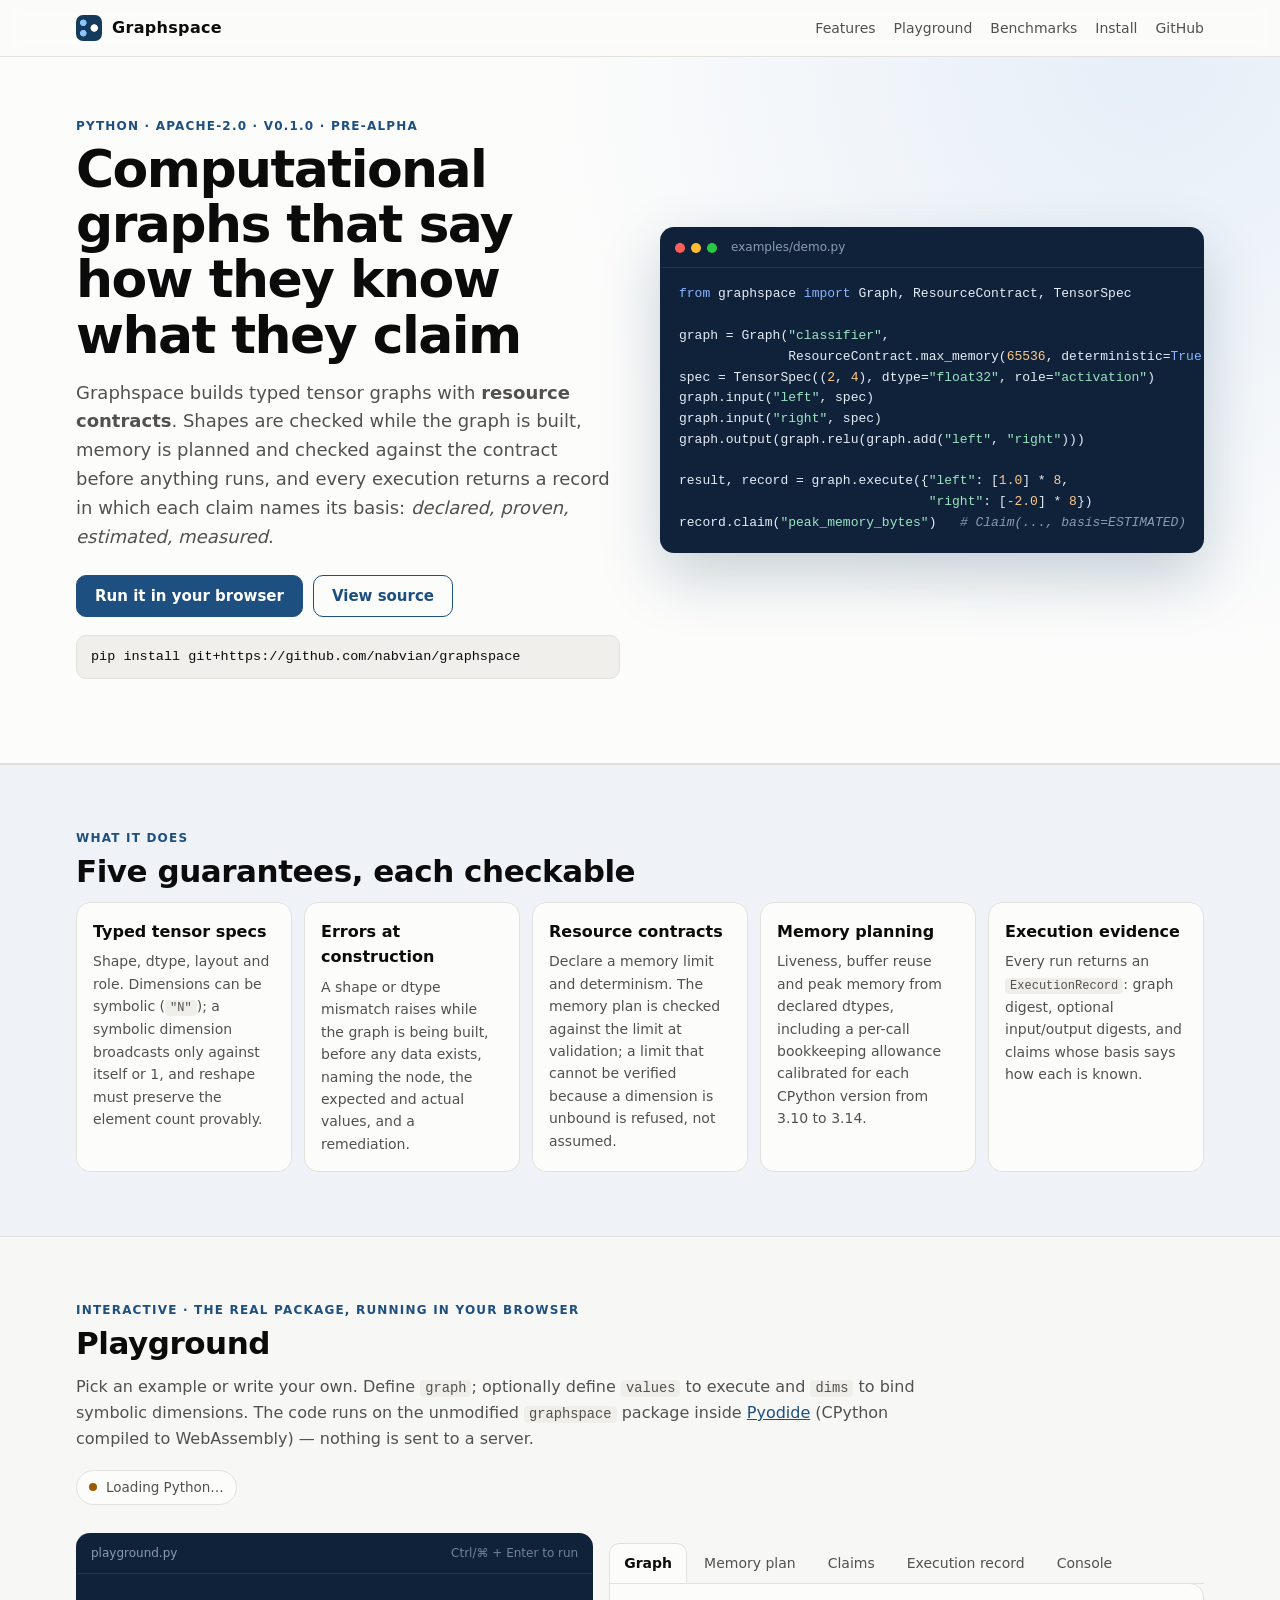
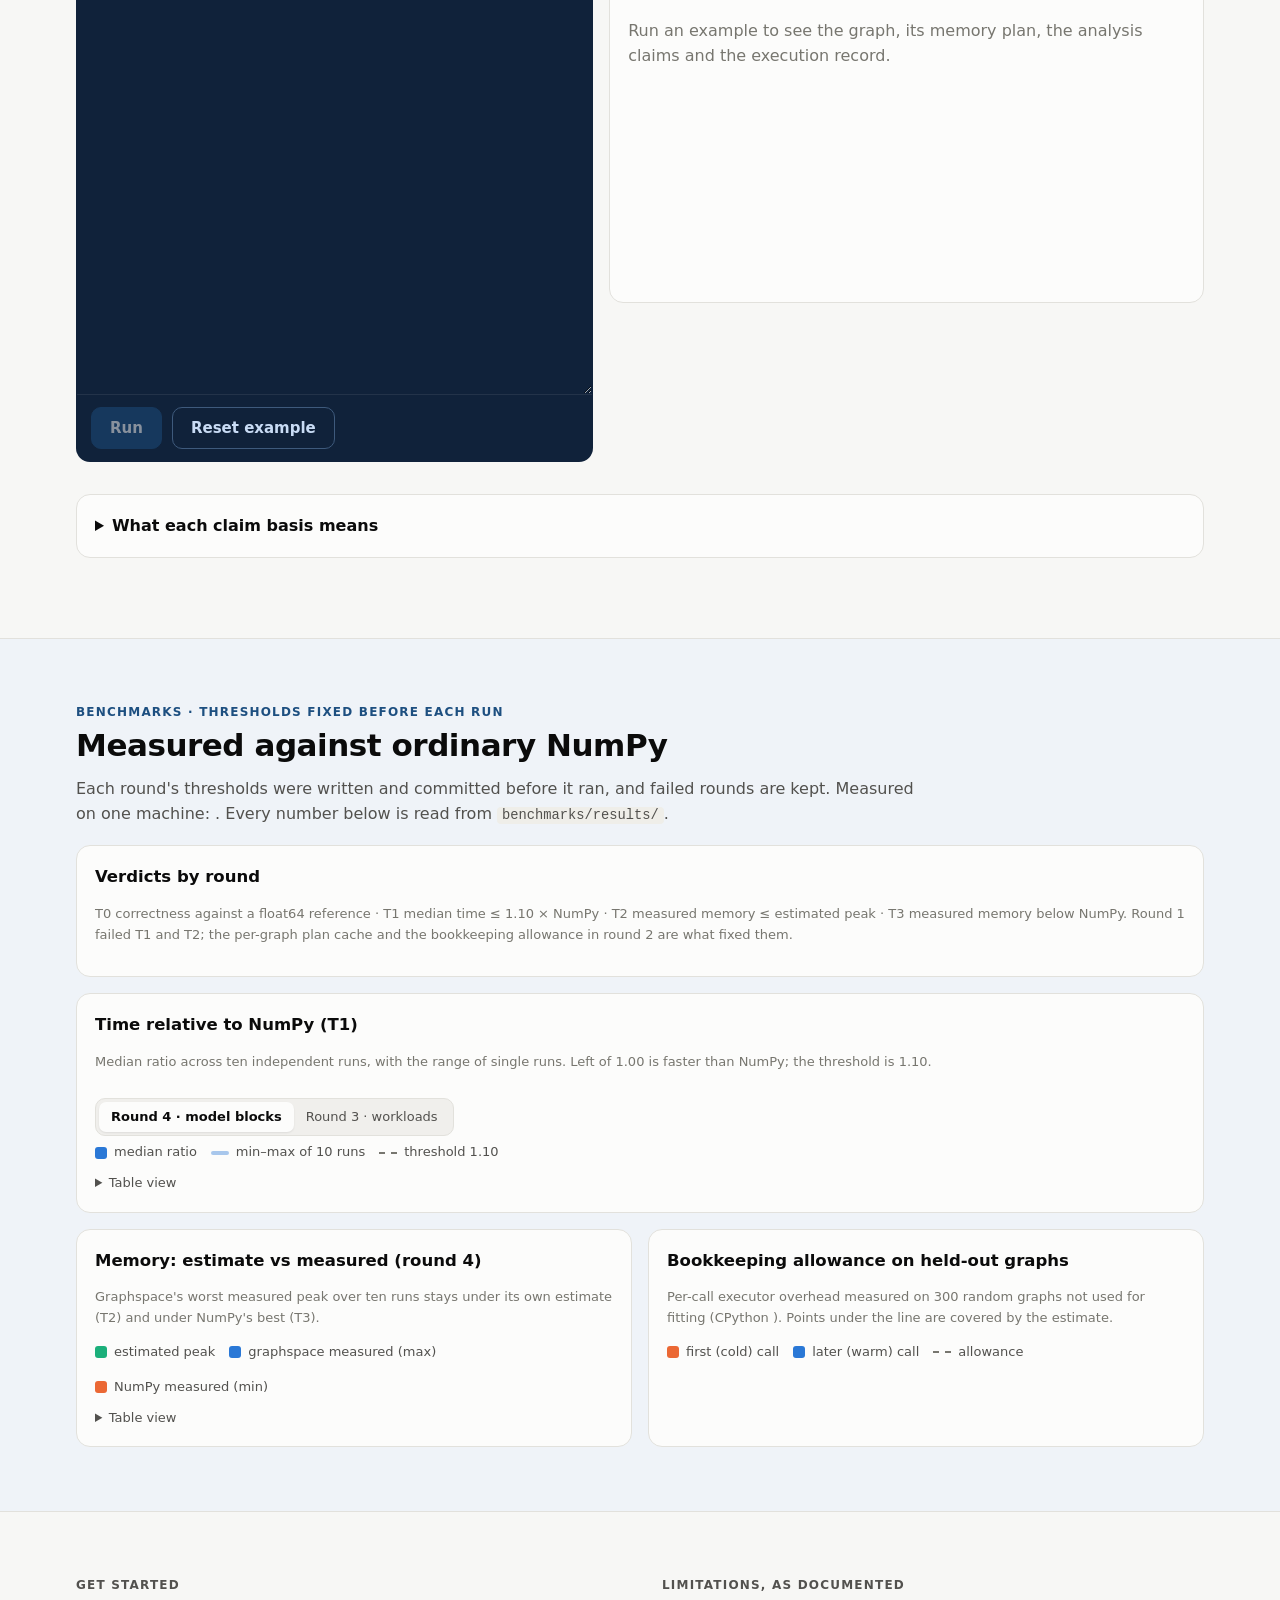
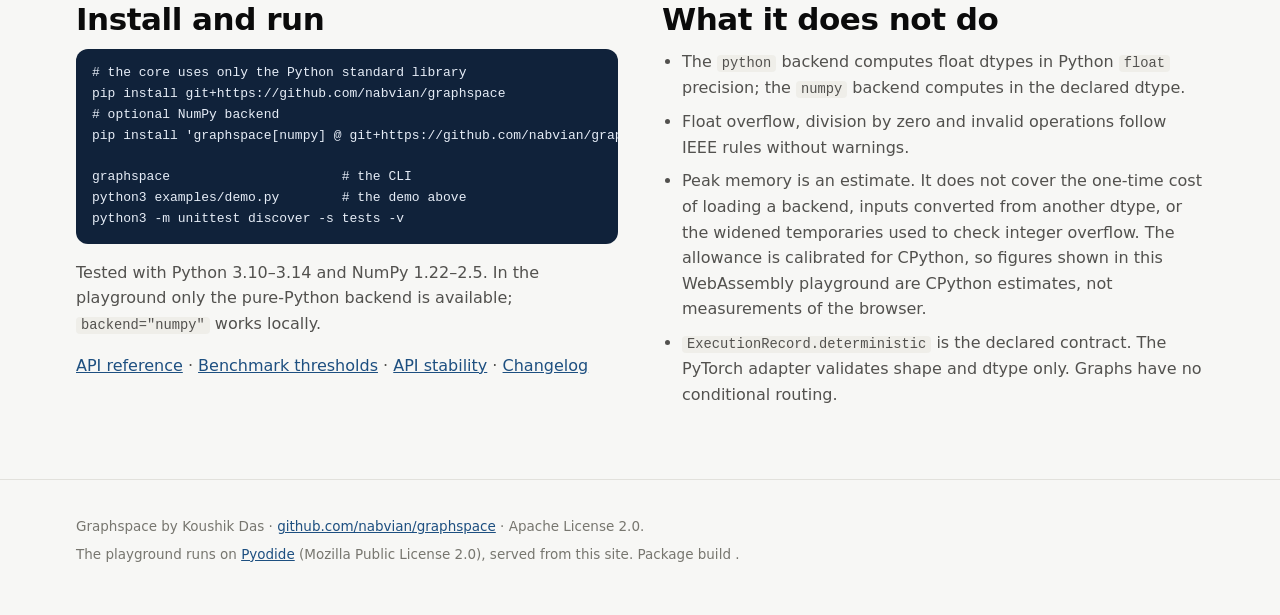
==== site/static/index.html @ 02108de0 "Add a project site with an in-browser playground on GitHub Pages site/ builds a static site: a playg" ====
<!doctype html>
<html lang="en">
<head>
<meta charset="utf-8">
<meta name="viewport" content="width=device-width, initial-scale=1">
<title>Graphspace — typed computational graphs with execution evidence</title>
<meta name="description" content="Typed computational graphs with resource contracts, memory planning, structured failures and execution evidence. Run the real package in your browser.">
<meta property="og:title" content="Graphspace — typed computational graphs with execution evidence">
<meta property="og:description" content="Shapes checked at construction, memory contracts checked before execution, and an execution record that says how each claim is known. Try it in your browser.">
<link rel="icon" href="data:image/svg+xml,%3Csvg xmlns='http://www.w3.org/2000/svg' viewBox='0 0 32 32'%3E%3Crect width='32' height='32' rx='8' fill='%23143a5c'/%3E%3Ccircle cx='9' cy='10' r='3.2' fill='%2389c4ff'/%3E%3Ccircle cx='9' cy='22' r='3.2' fill='%2389c4ff'/%3E%3Ccircle cx='23' cy='16' r='3.6' fill='white'/%3E%3Cpath d='M11.5 11.5 20 15M11.5 20.5 20 17' stroke='white' stroke-width='1.6'/%3E%3C/svg%3E">
<link rel="stylesheet" href="style.css">
</head>
<body>
<a class="skip" href="#main">Skip to content</a>
<header class="topbar">
  <div class="wrap topbar-inner">
    <a class="brand" href="#top"><i aria-hidden="true"></i>Graphspace</a>
    <nav aria-label="Sections">
      <a href="#features">Features</a>
      <a href="#playground">Playground</a>
      <a href="#benchmarks">Benchmarks</a>
      <a href="#install">Install</a>
      <a href="https://github.com/nabvian/graphspace">GitHub</a>
    </nav>
  </div>
</header>

<main id="main">
<section class="hero" id="top">
  <div class="wrap hero-grid">
    <div>
      <p class="eyebrow">Python · Apache-2.0 · v<span data-version>0.1.0</span> · pre-alpha</p>
      <h1>Computational graphs that say how they know what they claim</h1>
      <p class="lede">Graphspace builds typed tensor graphs with <strong>resource contracts</strong>. Shapes are checked while the graph is built, memory is planned and checked against the contract before anything runs, and every execution returns a record in which each claim names its basis: <em>declared, proven, estimated, measured</em>.</p>
      <div class="hero-actions">
        <a class="button" href="#playground">Run it in your browser</a>
        <a class="button ghost" href="https://github.com/nabvian/graphspace">View source</a>
      </div>
      <pre class="install-line"><code>pip install git+https://github.com/nabvian/graphspace</code></pre>
    </div>
    <div class="hero-code card">
      <div class="code-head"><span class="dot r"></span><span class="dot y"></span><span class="dot g"></span><span>examples/demo.py</span></div>
<pre><code><span class="k">from</span> graphspace <span class="k">import</span> Graph, ResourceContract, TensorSpec

graph = Graph(<span class="s">"classifier"</span>,
              ResourceContract.max_memory(<span class="n">65536</span>, deterministic=<span class="k">True</span>))
spec = TensorSpec((<span class="n">2</span>, <span class="n">4</span>), dtype=<span class="s">"float32"</span>, role=<span class="s">"activation"</span>)
graph.input(<span class="s">"left"</span>, spec)
graph.input(<span class="s">"right"</span>, spec)
graph.output(graph.relu(graph.add(<span class="s">"left"</span>, <span class="s">"right"</span>)))

result, record = graph.execute({<span class="s">"left"</span>: [<span class="n">1.0</span>] * <span class="n">8</span>,
                                <span class="s">"right"</span>: [<span class="n">-2.0</span>] * <span class="n">8</span>})
record.claim(<span class="s">"peak_memory_bytes"</span>)   <span class="c"># Claim(..., basis=ESTIMATED)</span></code></pre>
    </div>
  </div>
  <div class="wrap stats" id="stats"></div>
</section>

<section id="features" class="band">
  <div class="wrap">
    <p class="eyebrow">What it does</p>
    <h2>Five guarantees, each checkable</h2>
    <div class="features">
      <article class="feature"><b>Typed tensor specs</b><p>Shape, dtype, layout and role. Dimensions can be symbolic (<code>"N"</code>); a symbolic dimension broadcasts only against itself or 1, and reshape must preserve the element count provably.</p></article>
      <article class="feature"><b>Errors at construction</b><p>A shape or dtype mismatch raises while the graph is being built, before any data exists, naming the node, the expected and actual values, and a remediation.</p></article>
      <article class="feature"><b>Resource contracts</b><p>Declare a memory limit and determinism. The memory plan is checked against the limit at validation; a limit that cannot be verified because a dimension is unbound is refused, not assumed.</p></article>
      <article class="feature"><b>Memory planning</b><p>Liveness, buffer reuse and peak memory from declared dtypes, including a per-call bookkeeping allowance calibrated for each CPython version from 3.10 to 3.14.</p></article>
      <article class="feature"><b>Execution evidence</b><p>Every run returns an <code>ExecutionRecord</code>: graph digest, optional input/output digests, and claims whose basis says how each is known.</p></article>
    </div>
  </div>
</section>

<section id="playground">
  <div class="wrap">
    <p class="eyebrow">Interactive · the real package, running in your browser</p>
    <h2>Playground</h2>
    <p class="section-copy">Pick an example or write your own. Define <code>graph</code>; optionally define <code>values</code> to execute and <code>dims</code> to bind symbolic dimensions. The code runs on the unmodified <code>graphspace</code> package inside <a href="https://pyodide.org">Pyodide</a> (CPython compiled to WebAssembly) — nothing is sent to a server.</p>
    <div class="runtime" id="runtime" role="status" aria-live="polite"><span class="dot"></span><span id="runtime-text">Loading Python…</span></div>
    <div class="examples" id="examples" role="tablist" aria-label="Examples"></div>
    <div class="play">
      <div class="editor card">
        <div class="editor-head"><span id="editor-title">playground.py</span><span class="kbd">Ctrl/⌘ + Enter to run</span></div>
        <textarea id="code" spellcheck="false" autocapitalize="off" autocomplete="off" aria-label="Python code"></textarea>
        <div class="editor-actions">
          <button type="button" class="button" id="run" disabled>Run</button>
          <button type="button" class="button ghost" id="reset">Reset example</button>
        </div>
      </div>
      <div class="output">
        <ol class="pipeline" id="pipeline" aria-label="Stages"></ol>
        <div id="failure"></div>
        <div class="tabs" role="tablist" aria-label="Output">
          <button type="button" role="tab" aria-selected="true" data-tab="graph">Graph</button>
          <button type="button" role="tab" aria-selected="false" data-tab="memory">Memory plan</button>
          <button type="button" role="tab" aria-selected="false" data-tab="claims">Claims</button>
          <button type="button" role="tab" aria-selected="false" data-tab="record">Execution record</button>
          <button type="button" role="tab" aria-selected="false" data-tab="console">Console</button>
        </div>
        <div class="card panel" id="panel" aria-live="polite"><p class="muted">Run an example to see the graph, its memory plan, the analysis claims and the execution record.</p></div>
      </div>
    </div>
    <details class="basis-legend card">
      <summary>What each claim basis means</summary>
      <div id="basis-table"></div>
    </details>
  </div>
</section>

<section id="benchmarks" class="band">
  <div class="wrap">
    <p class="eyebrow">Benchmarks · thresholds fixed before each run</p>
    <h2>Measured against ordinary NumPy</h2>
    <p class="section-copy">Each round's thresholds were written and committed before it ran, and failed rounds are kept. Measured on one machine: <span id="env-line"></span>. Every number below is read from <code>benchmarks/results/</code>.</p>
    <div class="card">
      <h3>Verdicts by round</h3>
      <div id="rounds-table"></div>
      <p class="muted small">T0 correctness against a float64 reference · T1 median time ≤ 1.10 × NumPy · T2 measured memory ≤ estimated peak · T3 measured memory below NumPy. Round 1 failed T1 and T2; the per-graph plan cache and the bookkeeping allowance in round 2 are what fixed them.</p>
    </div>
    <div class="card">
      <div class="card-head">
        <div><h3>Time relative to NumPy (T1)</h3><p class="muted small">Median ratio across ten independent runs, with the range of single runs. Left of 1.00 is faster than NumPy; the threshold is 1.10.</p></div>
        <div class="seg" id="seg-round" role="tablist" aria-label="Round"><button type="button" role="tab" aria-selected="true" data-round="round4">Round 4 · model blocks</button><button type="button" role="tab" aria-selected="false" data-round="round3">Round 3 · workloads</button></div>
      </div>
      <div class="legend" aria-hidden="true"><span><i class="sw s1"></i>median ratio</span><span><i class="sw range"></i>min–max of 10 runs</span><span><i class="sw dash"></i>threshold 1.10</span></div>
      <div id="chart-ratio" class="chart"></div>
      <details class="table-view"><summary>Table view</summary><div id="table-ratio"></div></details>
    </div>
    <div class="grid2">
      <div class="card">
        <h3>Memory: estimate vs measured (round 4)</h3>
        <p class="muted small">Graphspace's worst measured peak over ten runs stays under its own estimate (T2) and under NumPy's best (T3).</p>
        <div class="legend" aria-hidden="true"><span><i class="sw s3"></i>estimated peak</span><span><i class="sw s1"></i>graphspace measured (max)</span><span><i class="sw s2"></i>NumPy measured (min)</span></div>
        <div id="chart-memory" class="chart"></div>
        <details class="table-view"><summary>Table view</summary><div id="table-memory"></div></details>
      </div>
      <div class="card">
        <h3>Bookkeeping allowance on held-out graphs</h3>
        <p class="muted small">Per-call executor overhead measured on 300 random graphs not used for fitting (CPython <span id="scatter-py"></span>). Points under the line are covered by the estimate.</p>
        <div class="legend" aria-hidden="true"><span><i class="sw s2"></i>first (cold) call</span><span><i class="sw s1"></i>later (warm) call</span><span><i class="sw dash"></i>allowance</span></div>
        <div id="chart-calibration" class="chart"></div>
        <p class="muted small" id="calibration-note"></p>
        <div id="coverage" class="coverage"></div>
      </div>
    </div>
  </div>
</section>

<section id="install">
  <div class="wrap two-col">
    <div>
      <p class="eyebrow">Get started</p>
      <h2>Install and run</h2>
<pre class="block"><code># the core uses only the Python standard library
pip install git+https://github.com/nabvian/graphspace
# optional NumPy backend
pip install 'graphspace[numpy] @ git+https://github.com/nabvian/graphspace'

graphspace                      # the CLI
python3 examples/demo.py        # the demo above
python3 -m unittest discover -s tests -v</code></pre>
      <p>Tested with Python 3.10–3.14 and NumPy 1.22–2.5. In the playground only the pure-Python backend is available; <code>backend="numpy"</code> works locally.</p>
      <p><a href="https://github.com/nabvian/graphspace/blob/main/docs/API.md">API reference</a> · <a href="https://github.com/nabvian/graphspace/blob/main/docs/BENCHMARK_THRESHOLDS.md">Benchmark thresholds</a> · <a href="https://github.com/nabvian/graphspace/blob/main/docs/API_STABILITY.md">API stability</a> · <a href="https://github.com/nabvian/graphspace/blob/main/CHANGELOG.md">Changelog</a></p>
    </div>
    <div>
      <p class="eyebrow">Limitations, as documented</p>
      <h2>What it does not do</h2>
      <ul class="plain">
        <li>The <code>python</code> backend computes float dtypes in Python <code>float</code> precision; the <code>numpy</code> backend computes in the declared dtype.</li>
        <li>Float overflow, division by zero and invalid operations follow IEEE rules without warnings.</li>
        <li>Peak memory is an estimate. It does not cover the one-time cost of loading a backend, inputs converted from another dtype, or the widened temporaries used to check integer overflow. The allowance is calibrated for CPython, so figures shown in this WebAssembly playground are CPython estimates, not measurements of the browser.</li>
        <li><code>ExecutionRecord.deterministic</code> is the declared contract. The PyTorch adapter validates shape and dtype only. Graphs have no conditional routing.</li>
      </ul>
    </div>
  </div>
</section>
</main>

<footer class="footer">
  <div class="wrap">
    <p>Graphspace by Koushik Das · <a href="https://github.com/nabvian/graphspace">github.com/nabvian/graphspace</a> · Apache License 2.0.</p>
    <p>The playground runs on <a href="https://pyodide.org">Pyodide</a> <span id="pyodide-version"></span> (Mozilla Public License 2.0), served from this site. Package build <span class="hash" id="package-hash"></span>.</p>
  </div>
</footer>
<script type="module" src="app.js"></script>
</body>
</html>
---- site/static/style.css ----
:root {
  color-scheme: light;
  --surface-0: #f7f7f5; --surface-1: #fcfcfb; --surface-2: #f0efec; --band: #eff3f8;
  --line: #e2e1dc; --grid: #ecebe7;
  --text-primary: #0b0b0b; --text-secondary: #52514e; --text-muted: #77766f;
  --brand: #1d4f80; --brand-soft: #e6eef8; --on-brand: #ffffff;
  --series-1: #2a78d6; --series-2: #eb6834; --series-3: #1baf7a;
  --good: #0d7d3f; --good-soft: #e5f4ea; --warn: #9a5b00; --warn-soft: #fbf1df; --bad: #b42d2d; --bad-soft: #fbe9e9;
  --code-bg: #10223a; --code-text: #e6edf7; --code-k: #8ab4ff; --code-s: #9be3c2; --code-n: #ffc98a; --code-c: #8a9bb3;
  --inline-code: #efeee9;
}
@media (prefers-color-scheme: dark) {
  :root:not([data-theme="light"]) {
    color-scheme: dark;
    --surface-0: #121211; --surface-1: #1a1a19; --surface-2: #242422; --band: #151a21;
    --line: #34332f; --grid: #2a2a27;
    --text-primary: #ffffff; --text-secondary: #c3c2b7; --text-muted: #9a998f;
    --brand: #7fb3ec; --brand-soft: #1b2738; --on-brand: #0b1626;
    --series-1: #3987e5; --series-2: #d95926; --series-3: #199e70;
    --good: #5fc488; --good-soft: #17301f; --warn: #e2a93b; --warn-soft: #33270f; --bad: #f08080; --bad-soft: #3a1c1c;
    --code-bg: #0d1726; --inline-code: #2a2a27;
  }
}
:root[data-theme="dark"] {
  color-scheme: dark;
  --surface-0: #121211; --surface-1: #1a1a19; --surface-2: #242422; --band: #151a21; --line: #34332f; --grid: #2a2a27;
  --text-primary: #ffffff; --text-secondary: #c3c2b7; --text-muted: #9a998f;
  --brand: #7fb3ec; --brand-soft: #1b2738; --on-brand: #0b1626;
  --series-1: #3987e5; --series-2: #d95926; --series-3: #199e70;
  --good: #5fc488; --good-soft: #17301f; --warn: #e2a93b; --warn-soft: #33270f; --bad: #f08080; --bad-soft: #3a1c1c;
  --code-bg: #0d1726; --inline-code: #2a2a27;
}

* { box-sizing: border-box; }
html { scroll-behavior: smooth; scroll-padding-top: 70px; -webkit-text-size-adjust: 100%; }
body { margin: 0; background: var(--surface-0); color: var(--text-primary); font: 16px/1.6 ui-sans-serif, system-ui, -apple-system, "Segoe UI", Roboto, Arial, sans-serif; -webkit-font-smoothing: antialiased; }
a { color: var(--brand); }
code, pre, textarea, .mono { font-family: ui-monospace, SFMono-Regular, Menlo, Consolas, monospace; }
p code, li code, td code { font-size: 0.86em; background: var(--inline-code); padding: 1px 5px; border-radius: 4px; }
.wrap { width: min(1160px, 100%); margin: 0 auto; padding: 0 16px; }
.skip { position: absolute; left: -999px; top: 8px; background: var(--surface-1); padding: 8px 12px; border-radius: 8px; z-index: 50; }
.skip:focus { left: 8px; }
:focus-visible { outline: 3px solid color-mix(in srgb, var(--brand) 45%, transparent); outline-offset: 2px; }

.topbar { position: sticky; top: 0; z-index: 20; background: color-mix(in srgb, var(--surface-1) 88%, transparent); backdrop-filter: saturate(1.4) blur(10px); border-bottom: 1px solid var(--line); }
.topbar-inner { height: 56px; display: flex; align-items: center; justify-content: space-between; gap: 16px; }
.brand { display: inline-flex; align-items: center; gap: 10px; color: var(--text-primary); text-decoration: none; font-weight: 800; letter-spacing: 0.02em; }
.brand i { width: 26px; height: 26px; border-radius: 7px; background: radial-gradient(circle at 70% 50%, #fff 0 3.4px, transparent 4px), radial-gradient(circle at 28% 30%, #89c4ff 0 3px, transparent 3.6px), radial-gradient(circle at 28% 70%, #89c4ff 0 3px, transparent 3.6px), #143a5c; }
nav { display: flex; gap: 18px; font-size: 14px; overflow-x: auto; scrollbar-width: none; }
nav a { color: var(--text-secondary); text-decoration: none; white-space: nowrap; }
nav a:hover { color: var(--text-primary); }

section { padding: 64px 0; }
.band { background: var(--band); border-top: 1px solid var(--line); border-bottom: 1px solid var(--line); }
.eyebrow { margin: 0 0 6px; color: var(--brand); font-size: 12px; font-weight: 750; text-transform: uppercase; letter-spacing: 0.1em; }
h1 { margin: 6px 0 16px; font-size: clamp(32px, 4.6vw, 52px); line-height: 1.06; letter-spacing: -0.03em; }
h2 { margin: 0 0 12px; font-size: clamp(23px, 3vw, 31px); line-height: 1.15; letter-spacing: -0.015em; }
h3 { margin: 0 0 4px; font-size: 16.5px; }
.lede { margin: 0; color: var(--text-secondary); font-size: 18px; }
.section-copy { max-width: 840px; margin: 0 0 18px; color: var(--text-secondary); }
.muted { color: var(--text-muted); }
.small { font-size: 13px; }
.card { background: var(--surface-1); border: 1px solid var(--line); border-radius: 14px; padding: 18px; min-width: 0; margin-bottom: 16px; }
.button { display: inline-flex; align-items: center; justify-content: center; height: 42px; padding: 0 18px; border: 1px solid var(--brand); border-radius: 10px; background: var(--brand); color: var(--on-brand); font: inherit; font-size: 15px; font-weight: 650; text-decoration: none; cursor: pointer; }
.button.ghost { background: transparent; color: var(--brand); }
.button:disabled { opacity: 0.5; cursor: not-allowed; }

.hero { padding: 60px 0 48px; background: radial-gradient(circle at 90% 0%, var(--brand-soft), transparent 45%), var(--surface-1); border-bottom: 1px solid var(--line); }
.hero-grid > *, .play > *, .two-col > *, .grid2 > *, .output, .editor { min-width: 0; }
.hero-grid { display: grid; grid-template-columns: minmax(0, 1fr) minmax(0, 1fr); gap: 40px; align-items: center; }
.hero-actions { display: flex; flex-wrap: wrap; gap: 10px; margin-top: 24px; }
.install-line { margin: 18px 0 0; padding: 10px 14px; border-radius: 10px; background: var(--surface-2); border: 1px solid var(--line); font-size: 13.5px; overflow-x: auto; }
.hero-code { padding: 0; overflow: hidden; background: var(--code-bg); border-color: transparent; box-shadow: 0 24px 60px rgba(20, 58, 92, 0.22); }
.hero-code pre { margin: 0; padding: 16px 18px 18px; color: var(--code-text); font-size: 13px; line-height: 1.6; overflow-x: auto; }
.code-head { display: flex; align-items: center; gap: 6px; padding: 10px 14px; border-bottom: 1px solid rgba(255,255,255,.08); color: #8a9bb3; font-size: 12px; }
.code-head span:last-child { margin-left: 8px; }
.dot { width: 10px; height: 10px; border-radius: 50%; display: inline-block; }
.dot.r { background: #ff5f57; } .dot.y { background: #febc2e; } .dot.g { background: #28c840; }
.k { color: var(--code-k); } .s { color: var(--code-s); } .n { color: var(--code-n); } .c { color: var(--code-c); font-style: italic; }
.stats { display: grid; grid-template-columns: repeat(4, minmax(0, 1fr)); gap: 12px; margin-top: 36px; }
.stat { padding: 16px 18px; border: 1px solid var(--line); border-radius: 14px; background: var(--surface-1); }
.stat strong { display: block; font-size: clamp(24px, 3vw, 32px); line-height: 1.1; letter-spacing: -0.02em; }
.stat span { display: block; margin-top: 6px; color: var(--text-secondary); font-size: 13.5px; line-height: 1.4; }

.features { display: grid; grid-template-columns: repeat(5, minmax(0, 1fr)); gap: 12px; }
.feature { padding: 16px; border: 1px solid var(--line); border-radius: 14px; background: var(--surface-1); }
.feature b { display: block; margin-bottom: 6px; }
.feature p { margin: 0; color: var(--text-secondary); font-size: 14px; }

/* Playground */
.runtime { display: inline-flex; align-items: center; gap: 9px; margin-bottom: 14px; padding: 6px 12px; border: 1px solid var(--line); border-radius: 99px; background: var(--surface-1); color: var(--text-secondary); font-size: 13.5px; }
.runtime .dot { width: 8px; height: 8px; background: var(--warn); animation: pulse 1.2s infinite ease-in-out; }
.runtime.ready .dot { background: var(--good); animation: none; }
.runtime.error .dot { background: var(--bad); animation: none; }
@keyframes pulse { 50% { opacity: .35; } }
.examples { display: flex; flex-wrap: wrap; gap: 8px; margin-bottom: 14px; }
.examples button { padding: 6px 12px; border: 1px solid var(--line); border-radius: 99px; background: var(--surface-1); color: var(--text-primary); font: inherit; font-size: 13.5px; cursor: pointer; }
.examples button[aria-selected="true"] { border-color: var(--brand); background: var(--brand-soft); color: var(--brand); font-weight: 650; }
.examples button .tag { margin-left: 6px; font-size: 11px; font-weight: 700; color: var(--bad); }
.play { display: grid; grid-template-columns: minmax(0, 1fr) minmax(0, 1.15fr); gap: 16px; align-items: start; }
.editor { padding: 0; overflow: hidden; background: var(--code-bg); border-color: transparent; }
.editor-head { display: flex; justify-content: space-between; padding: 10px 14px; color: #8a9bb3; font-size: 12px; border-bottom: 1px solid rgba(255,255,255,.08); }
.kbd { opacity: .8; }
#code { display: block; width: 100%; min-height: 420px; padding: 14px 16px; border: 0; resize: vertical; background: transparent; color: var(--code-text); font-size: 13px; line-height: 1.6; tab-size: 4; white-space: pre; overflow: auto; }
#code:focus { outline: none; }
.editor-actions { display: flex; gap: 10px; padding: 12px 14px; border-top: 1px solid rgba(255,255,255,.08); }
.editor-actions .ghost { color: #c9dcf5; border-color: #3e5a7c; }
.pipeline { list-style: none; margin: 0 0 10px; padding: 0; display: flex; gap: 6px; flex-wrap: wrap; }
.pipeline li { padding: 4px 11px; border-radius: 99px; font-size: 13px; font-weight: 650; border: 1px solid var(--line); background: var(--surface-1); color: var(--text-muted); }
.pipeline li.ok { color: var(--good); background: var(--good-soft); border-color: color-mix(in srgb, var(--good) 35%, transparent); }
.pipeline li.fail { color: var(--bad); background: var(--bad-soft); border-color: color-mix(in srgb, var(--bad) 35%, transparent); }
.failure { margin-bottom: 12px; padding: 14px 16px; border: 1px solid color-mix(in srgb, var(--bad) 40%, transparent); border-left: 4px solid var(--bad); border-radius: 12px; background: var(--bad-soft); }
.failure h3 { color: var(--bad); margin-bottom: 6px; }
.failure dl { margin: 6px 0 0; display: grid; grid-template-columns: auto 1fr; gap: 3px 12px; font-size: 13.5px; }
.failure dt { color: var(--text-muted); }
.failure dd { margin: 0; overflow-wrap: anywhere; }
.tabs { display: flex; gap: 2px; overflow-x: auto; border-bottom: 1px solid var(--line); margin-bottom: -1px; }
.tabs button { padding: 8px 14px; border: 1px solid transparent; border-bottom: 0; border-radius: 10px 10px 0 0; background: transparent; color: var(--text-secondary); font: inherit; font-size: 14px; cursor: pointer; white-space: nowrap; }
.tabs button[aria-selected="true"] { border-color: var(--line); background: var(--surface-1); color: var(--text-primary); font-weight: 650; }
.panel { border-top-left-radius: 0; min-height: 320px; }
.panel pre { margin: 0; padding: 12px; border-radius: 10px; background: var(--surface-2); font-size: 12.5px; overflow: auto; max-height: 420px; }
.kv { display: grid; grid-template-columns: auto 1fr; gap: 4px 14px; font-size: 13.5px; margin: 0 0 12px; }
.kv dt { color: var(--text-muted); }
.kv dd { margin: 0; overflow-wrap: anywhere; font-variant-numeric: tabular-nums; }
.basis { display: inline-block; padding: 1px 8px; border-radius: 99px; font-size: 11.5px; font-weight: 700; background: var(--surface-2); color: var(--text-secondary); border: 1px solid var(--line); }
.basis.declared { background: var(--brand-soft); color: var(--brand); }
.basis.proven { background: var(--good-soft); color: var(--good); }
.basis.estimated { background: var(--warn-soft); color: var(--warn); }
.basis.measured, .basis.runtime_checked { background: color-mix(in srgb, var(--series-3) 16%, transparent); color: var(--text-primary); }
.basis-legend { margin-top: 16px; }
.basis-legend summary { cursor: pointer; font-weight: 650; }

table { width: 100%; border-collapse: collapse; font-size: 13.5px; }
th, td { padding: 7px 10px; border-bottom: 1px solid var(--line); text-align: left; vertical-align: top; }
th { color: var(--text-muted); font-size: 11.5px; font-weight: 700; text-transform: uppercase; letter-spacing: 0.05em; white-space: nowrap; }
td.num, th.num { text-align: right; white-space: nowrap; font-variant-numeric: tabular-nums; }
.table-scroll { overflow-x: auto; }
.verdict { font-weight: 700; }
.verdict.PASS { color: var(--good); } .verdict.FAIL { color: var(--bad); }

/* Charts */
.card-head { display: flex; justify-content: space-between; gap: 12px; flex-wrap: wrap; align-items: flex-start; }
.seg { display: inline-flex; padding: 3px; border-radius: 10px; background: var(--surface-2); border: 1px solid var(--line); }
.seg button { border: 0; background: transparent; color: var(--text-secondary); font: inherit; font-size: 13px; padding: 5px 12px; border-radius: 7px; cursor: pointer; }
.seg button[aria-selected="true"] { background: var(--surface-1); color: var(--text-primary); font-weight: 650; box-shadow: 0 1px 2px rgba(0,0,0,.08); }
.legend { display: flex; flex-wrap: wrap; gap: 14px; margin: 6px 0 8px; color: var(--text-secondary); font-size: 13px; }
.legend span { display: inline-flex; align-items: center; gap: 7px; }
.sw { width: 12px; height: 12px; border-radius: 3px; display: inline-block; }
.sw.s1 { background: var(--series-1); } .sw.s2 { background: var(--series-2); } .sw.s3 { background: var(--series-3); }
.sw.range { width: 18px; height: 4px; border-radius: 2px; background: color-mix(in srgb, var(--series-1) 40%, transparent); }
.sw.dash { height: 0; width: 18px; border-top: 2px dashed var(--text-muted); border-radius: 0; }
.chart { position: relative; width: 100%; }
.chart svg { display: block; width: 100%; height: auto; overflow: visible; }
.chart text { fill: var(--text-secondary); font-size: 12px; }
.chart .strong { fill: var(--text-primary); font-weight: 600; }
.chart .gridline { stroke: var(--grid); }
.chart .ref { stroke: var(--text-muted); stroke-dasharray: 4 4; }
.tooltip { position: absolute; pointer-events: none; z-index: 5; padding: 7px 10px; border-radius: 8px; border: 1px solid var(--line); background: var(--surface-1); color: var(--text-primary); font-size: 12.5px; line-height: 1.45; box-shadow: 0 6px 20px rgba(0,0,0,.14); white-space: nowrap; }
.tooltip .k { color: var(--text-secondary); }
.table-view { margin-top: 10px; }
.table-view summary { cursor: pointer; color: var(--text-secondary); font-size: 13px; }
.grid2 { display: grid; grid-template-columns: 1fr 1fr; gap: 16px; }
.grid2 > .card { margin-bottom: 0; }
.coverage { display: grid; grid-template-columns: repeat(5, minmax(0, 1fr)); gap: 6px; margin-top: 12px; }
.coverage div { padding: 8px; border-radius: 10px; background: var(--surface-2); text-align: center; font-size: 12px; color: var(--text-secondary); }
.coverage strong { display: block; color: var(--text-primary); font-size: 15px; }

/* Graph & memory views */
.graph-svg .node rect { fill: var(--surface-1); stroke: var(--line); }
.graph-svg .node.input rect { fill: var(--surface-2); }
.graph-svg .node.output rect { stroke: var(--brand); stroke-width: 2; }
.graph-svg .node text.op { fill: var(--text-primary); font-weight: 650; font-size: 12.5px; }
.graph-svg .node text.shape { fill: var(--text-muted); font-size: 11px; font-family: ui-monospace, SFMono-Regular, Menlo, monospace; }
.graph-svg .edge { fill: none; stroke: var(--text-muted); stroke-width: 1.4; opacity: .7; }

.two-col { display: grid; grid-template-columns: 1fr 1fr; gap: 44px; }
.two-col p { color: var(--text-secondary); }
.block { margin: 0 0 14px; padding: 14px 16px; border-radius: 12px; background: var(--code-bg); color: var(--code-text); font-size: 13px; overflow-x: auto; }
.plain { margin: 0; padding-left: 20px; color: var(--text-secondary); }
.plain li { margin: 8px 0; }
.hash { font-family: ui-monospace, SFMono-Regular, Menlo, monospace; font-size: 12px; }
.footer { padding: 30px 0 46px; color: var(--text-muted); font-size: 13.5px; border-top: 1px solid var(--line); }
.footer p { margin: 6px 0; }

@media (max-width: 1000px) {
  .features { grid-template-columns: repeat(2, minmax(0, 1fr)); }
  .play { grid-template-columns: 1fr; }
}
@media (max-width: 860px) {
  .hero-grid, .two-col, .grid2 { grid-template-columns: 1fr; gap: 24px; }
  .stats { grid-template-columns: 1fr 1fr; }
  .grid2 > .card { margin-bottom: 0; }
}
@media (max-width: 560px) {
  nav a:nth-child(n+3):not(:last-child) { display: none; }
  .features { grid-template-columns: 1fr; }
  .coverage { grid-template-columns: repeat(3, minmax(0, 1fr)); }
  section { padding: 46px 0; }
  #code { min-height: 320px; }
}
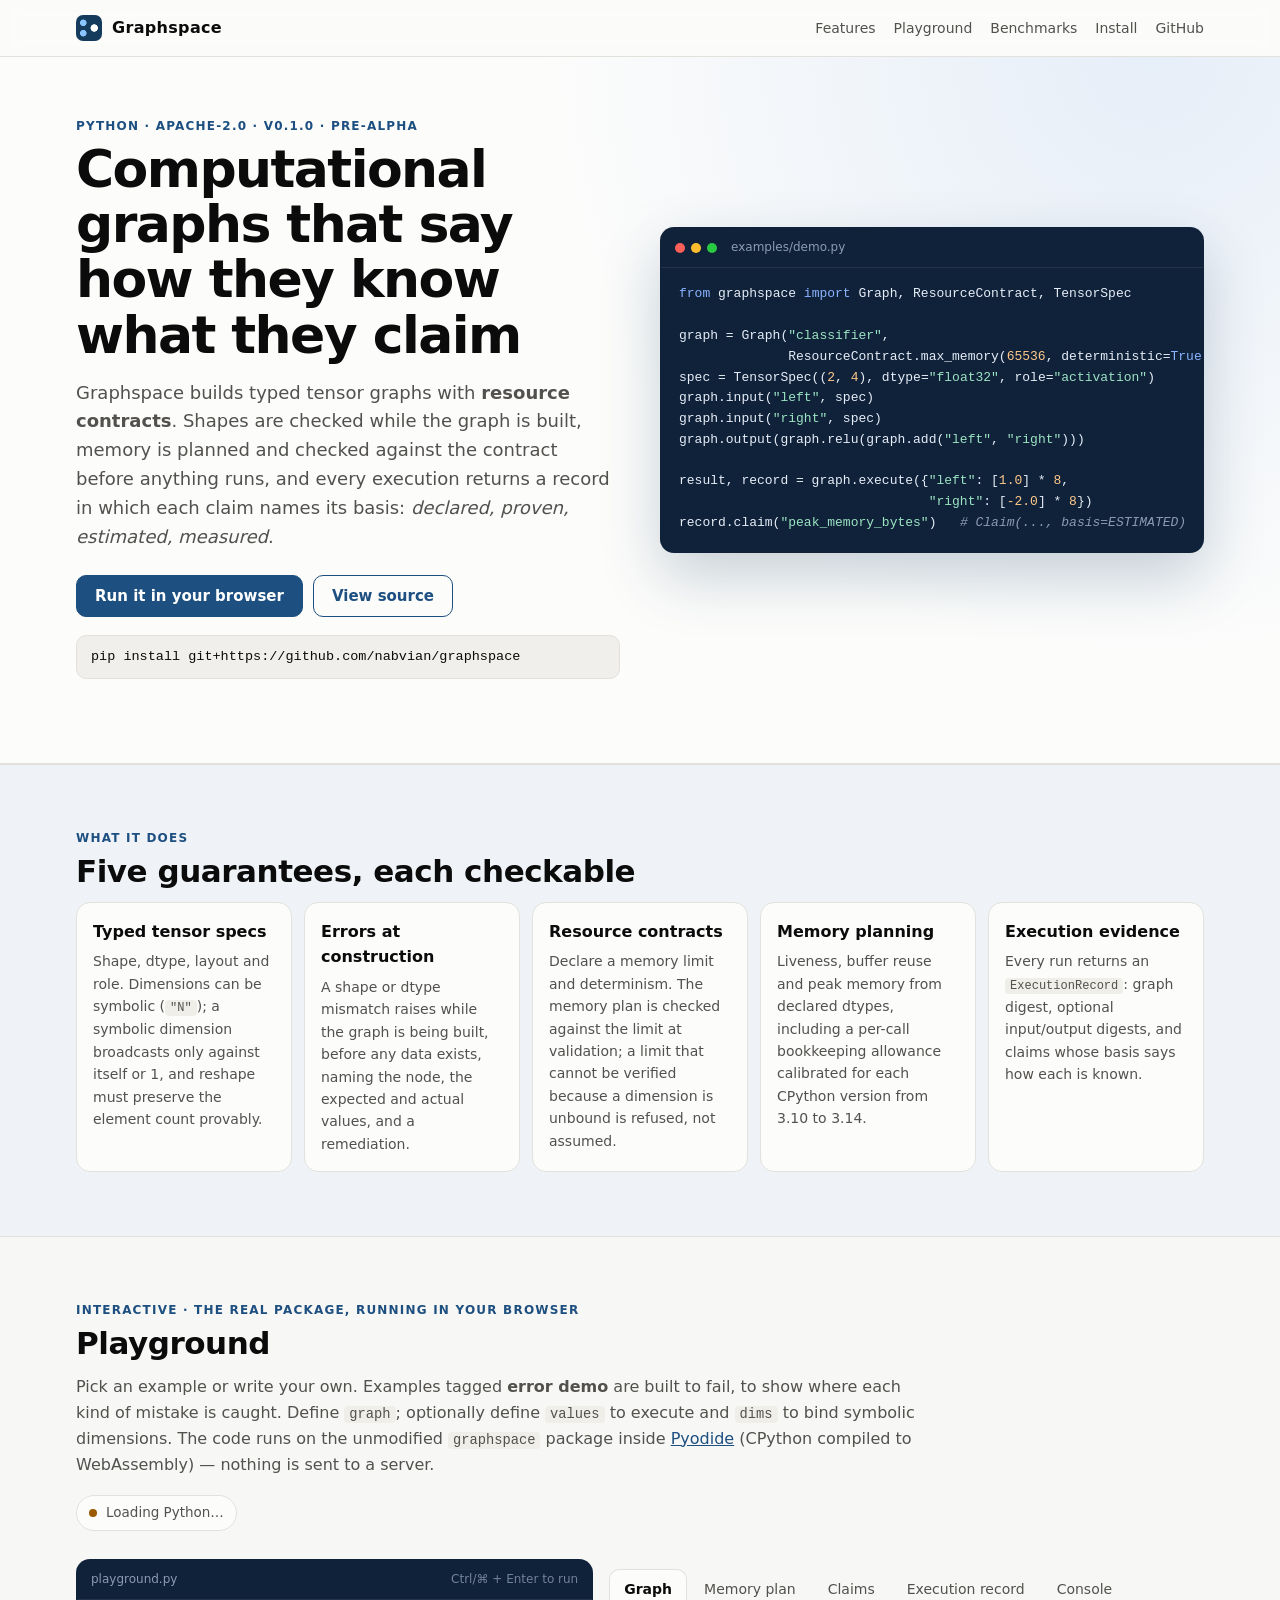
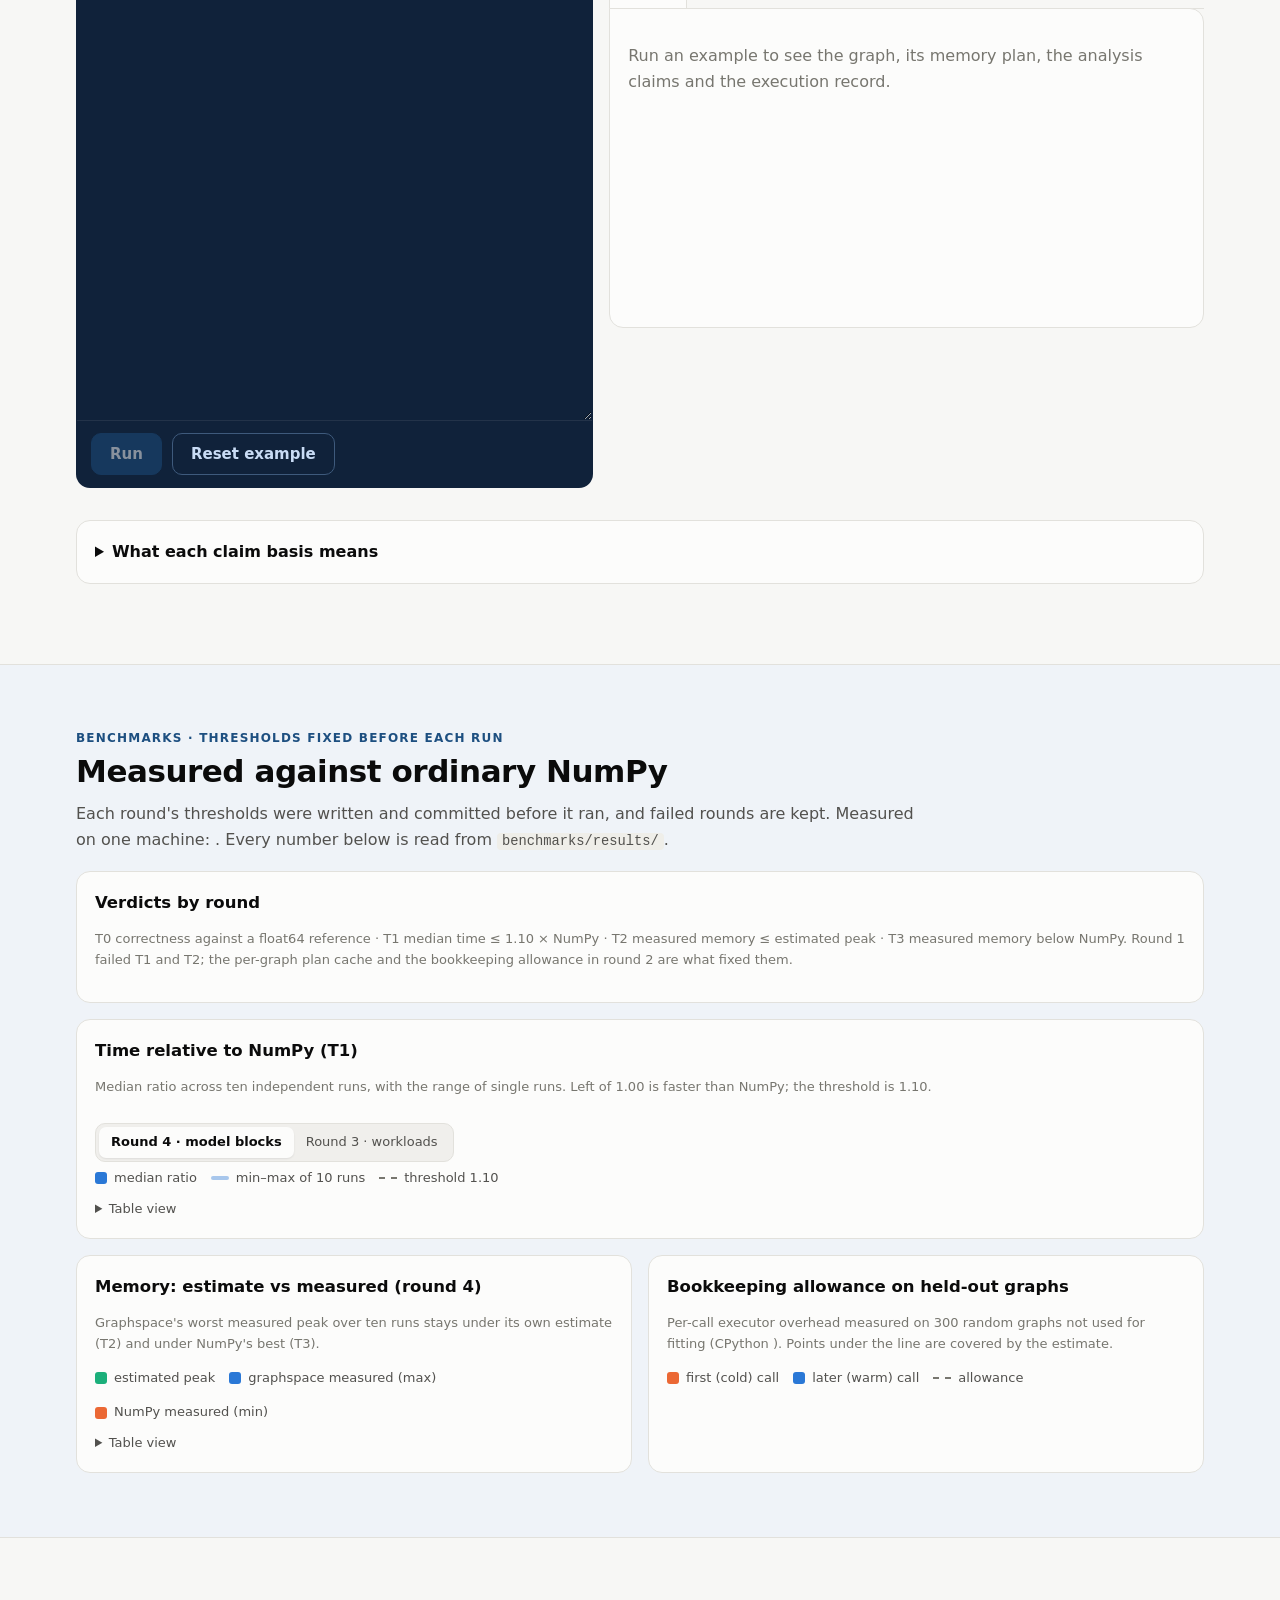
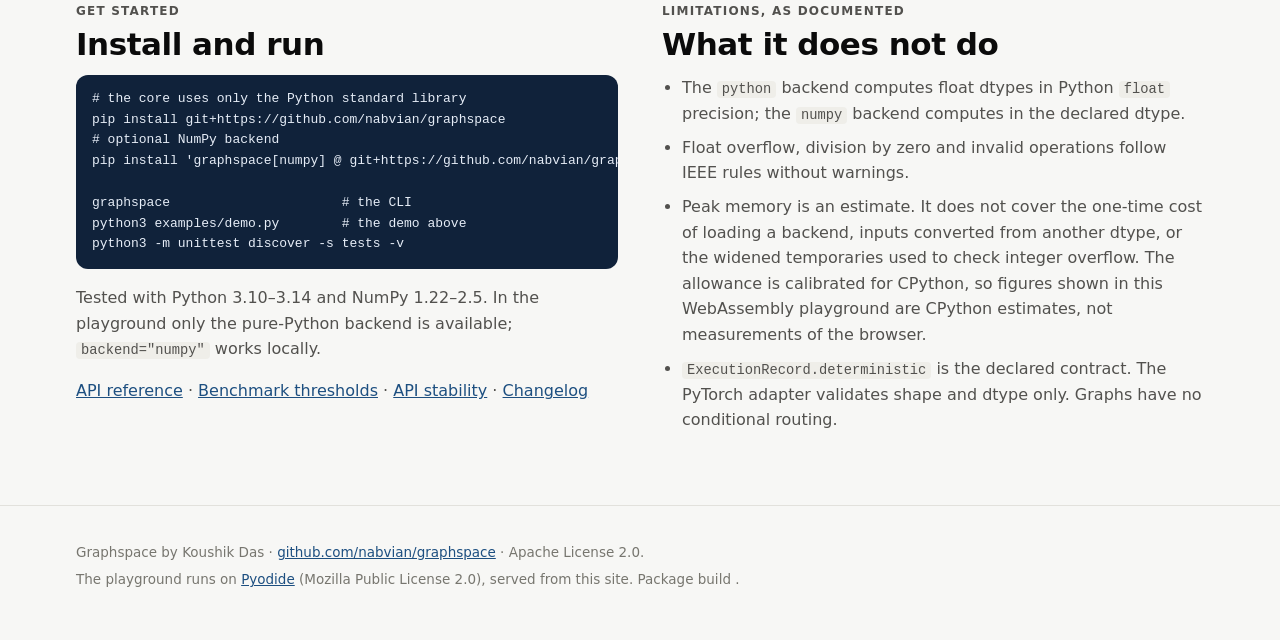
==== commit e3cdd11a: "Show error-demo examples as caught as expected, not as breakage Examples built to fail are tagged 'e" ====
--- a/site/static/index.html
+++ b/site/static/index.html
@@ -75,7 +75,7 @@
   <div class="wrap">
     <p class="eyebrow">Interactive · the real package, running in your browser</p>
     <h2>Playground</h2>
-    <p class="section-copy">Pick an example or write your own. Define <code>graph</code>; optionally define <code>values</code> to execute and <code>dims</code> to bind symbolic dimensions. The code runs on the unmodified <code>graphspace</code> package inside <a href="https://pyodide.org">Pyodide</a> (CPython compiled to WebAssembly) — nothing is sent to a server.</p>
+    <p class="section-copy">Pick an example or write your own. Examples tagged <b>error demo</b> are built to fail, to show where each kind of mistake is caught. Define <code>graph</code>; optionally define <code>values</code> to execute and <code>dims</code> to bind symbolic dimensions. The code runs on the unmodified <code>graphspace</code> package inside <a href="https://pyodide.org">Pyodide</a> (CPython compiled to WebAssembly) — nothing is sent to a server.</p>
     <div class="runtime" id="runtime" role="status" aria-live="polite"><span class="dot"></span><span id="runtime-text">Loading Python…</span></div>
     <div class="examples" id="examples" role="tablist" aria-label="Examples"></div>
     <div class="play">
--- a/site/static/style.css
+++ b/site/static/style.css
@@ -96,7 +96,7 @@
 .examples { display: flex; flex-wrap: wrap; gap: 8px; margin-bottom: 14px; }
 .examples button { padding: 6px 12px; border: 1px solid var(--line); border-radius: 99px; background: var(--surface-1); color: var(--text-primary); font: inherit; font-size: 13.5px; cursor: pointer; }
 .examples button[aria-selected="true"] { border-color: var(--brand); background: var(--brand-soft); color: var(--brand); font-weight: 650; }
-.examples button .tag { margin-left: 6px; font-size: 11px; font-weight: 700; color: var(--bad); }
+.examples button .tag { margin-left: 6px; font-size: 11px; font-weight: 700; color: var(--warn); }
 .play { display: grid; grid-template-columns: minmax(0, 1fr) minmax(0, 1.15fr); gap: 16px; align-items: start; }
 .editor { padding: 0; overflow: hidden; background: var(--code-bg); border-color: transparent; }
 .editor-head { display: flex; justify-content: space-between; padding: 10px 14px; color: #8a9bb3; font-size: 12px; border-bottom: 1px solid rgba(255,255,255,.08); }
@@ -111,6 +111,10 @@
 .pipeline li.fail { color: var(--bad); background: var(--bad-soft); border-color: color-mix(in srgb, var(--bad) 35%, transparent); }
 .failure { margin-bottom: 12px; padding: 14px 16px; border: 1px solid color-mix(in srgb, var(--bad) 40%, transparent); border-left: 4px solid var(--bad); border-radius: 12px; background: var(--bad-soft); }
 .failure h3 { color: var(--bad); margin-bottom: 6px; }
+.failure.expected { border-color: color-mix(in srgb, var(--warn) 45%, transparent); border-left-color: var(--warn); background: var(--warn-soft); }
+.failure.expected h3 { color: var(--warn); }
+.expected-note { margin: 0 0 8px; padding: 6px 10px; border-radius: 8px; background: var(--good-soft); color: var(--good); font-size: 13.5px; font-weight: 600; }
+.pipeline li.caught { color: var(--warn); background: var(--warn-soft); border-color: color-mix(in srgb, var(--warn) 35%, transparent); }
 .failure dl { margin: 6px 0 0; display: grid; grid-template-columns: auto 1fr; gap: 3px 12px; font-size: 13.5px; }
 .failure dt { color: var(--text-muted); }
 .failure dd { margin: 0; overflow-wrap: anywhere; }
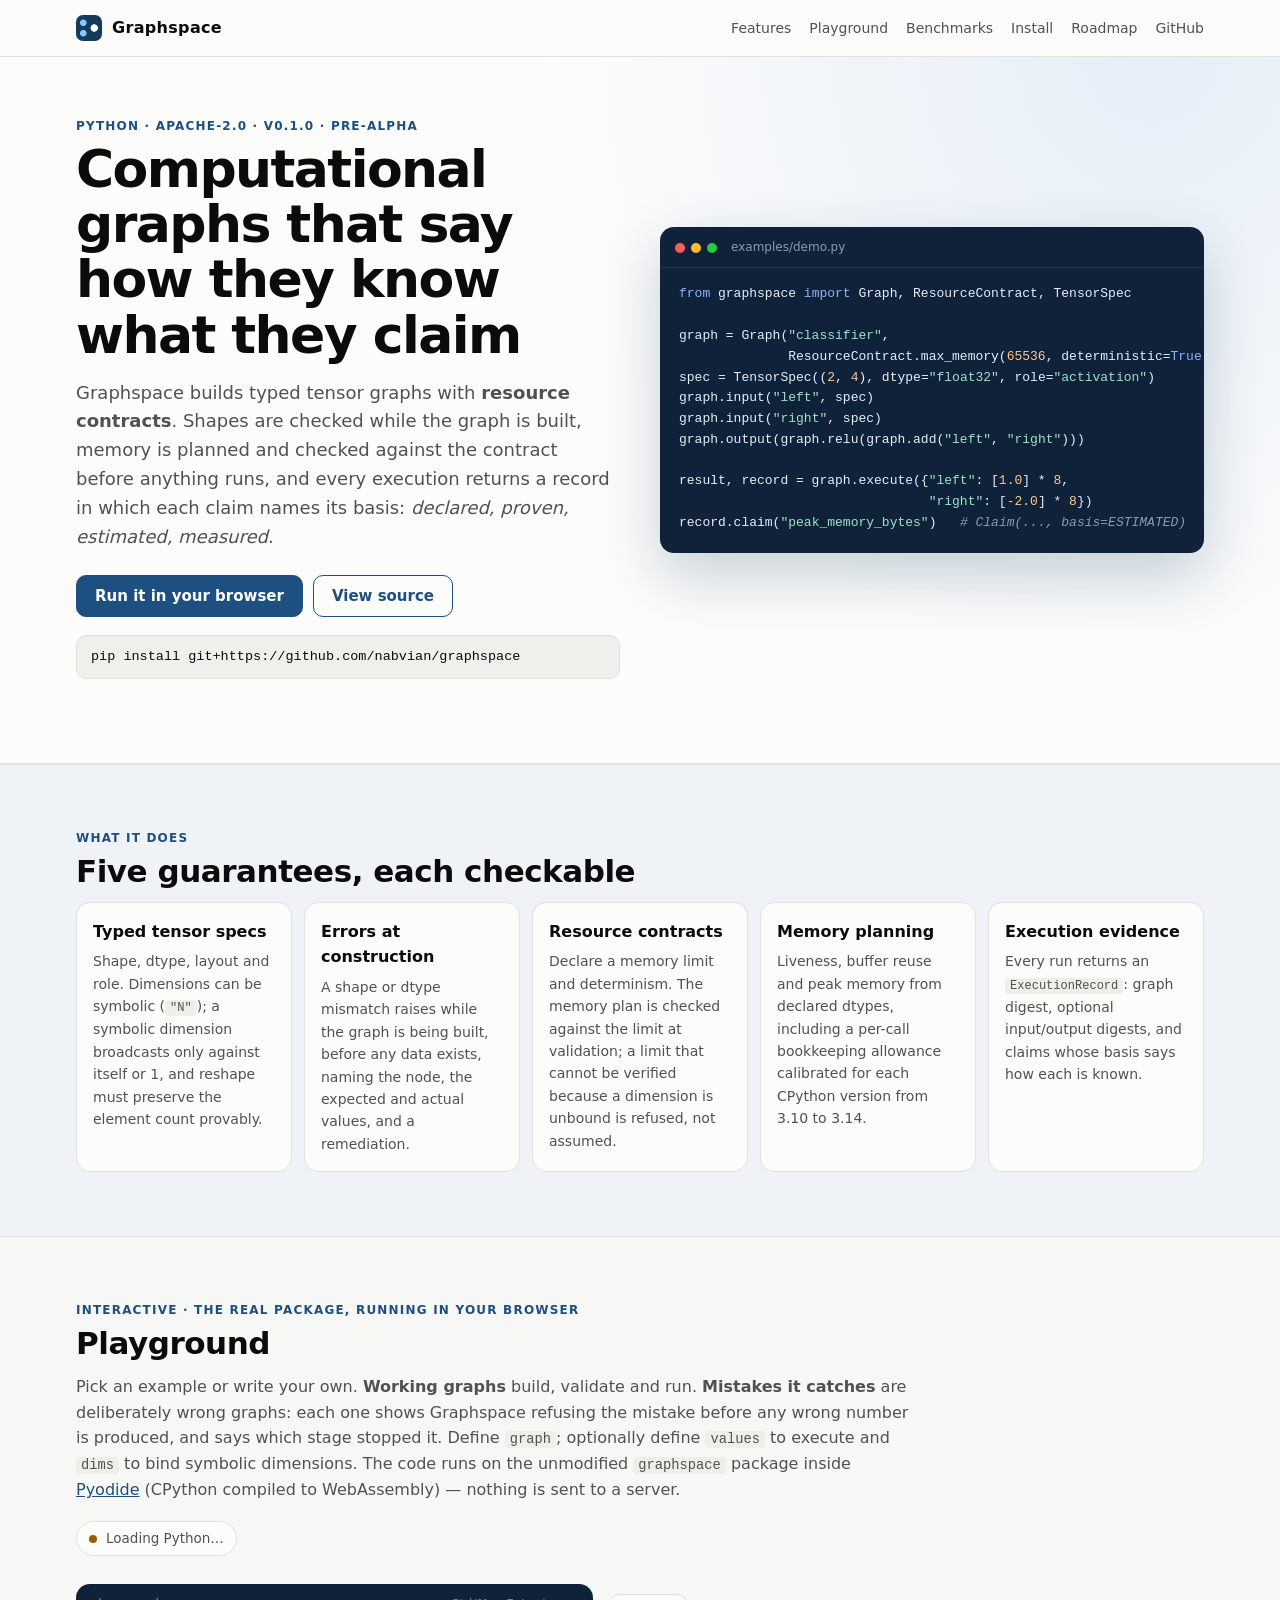
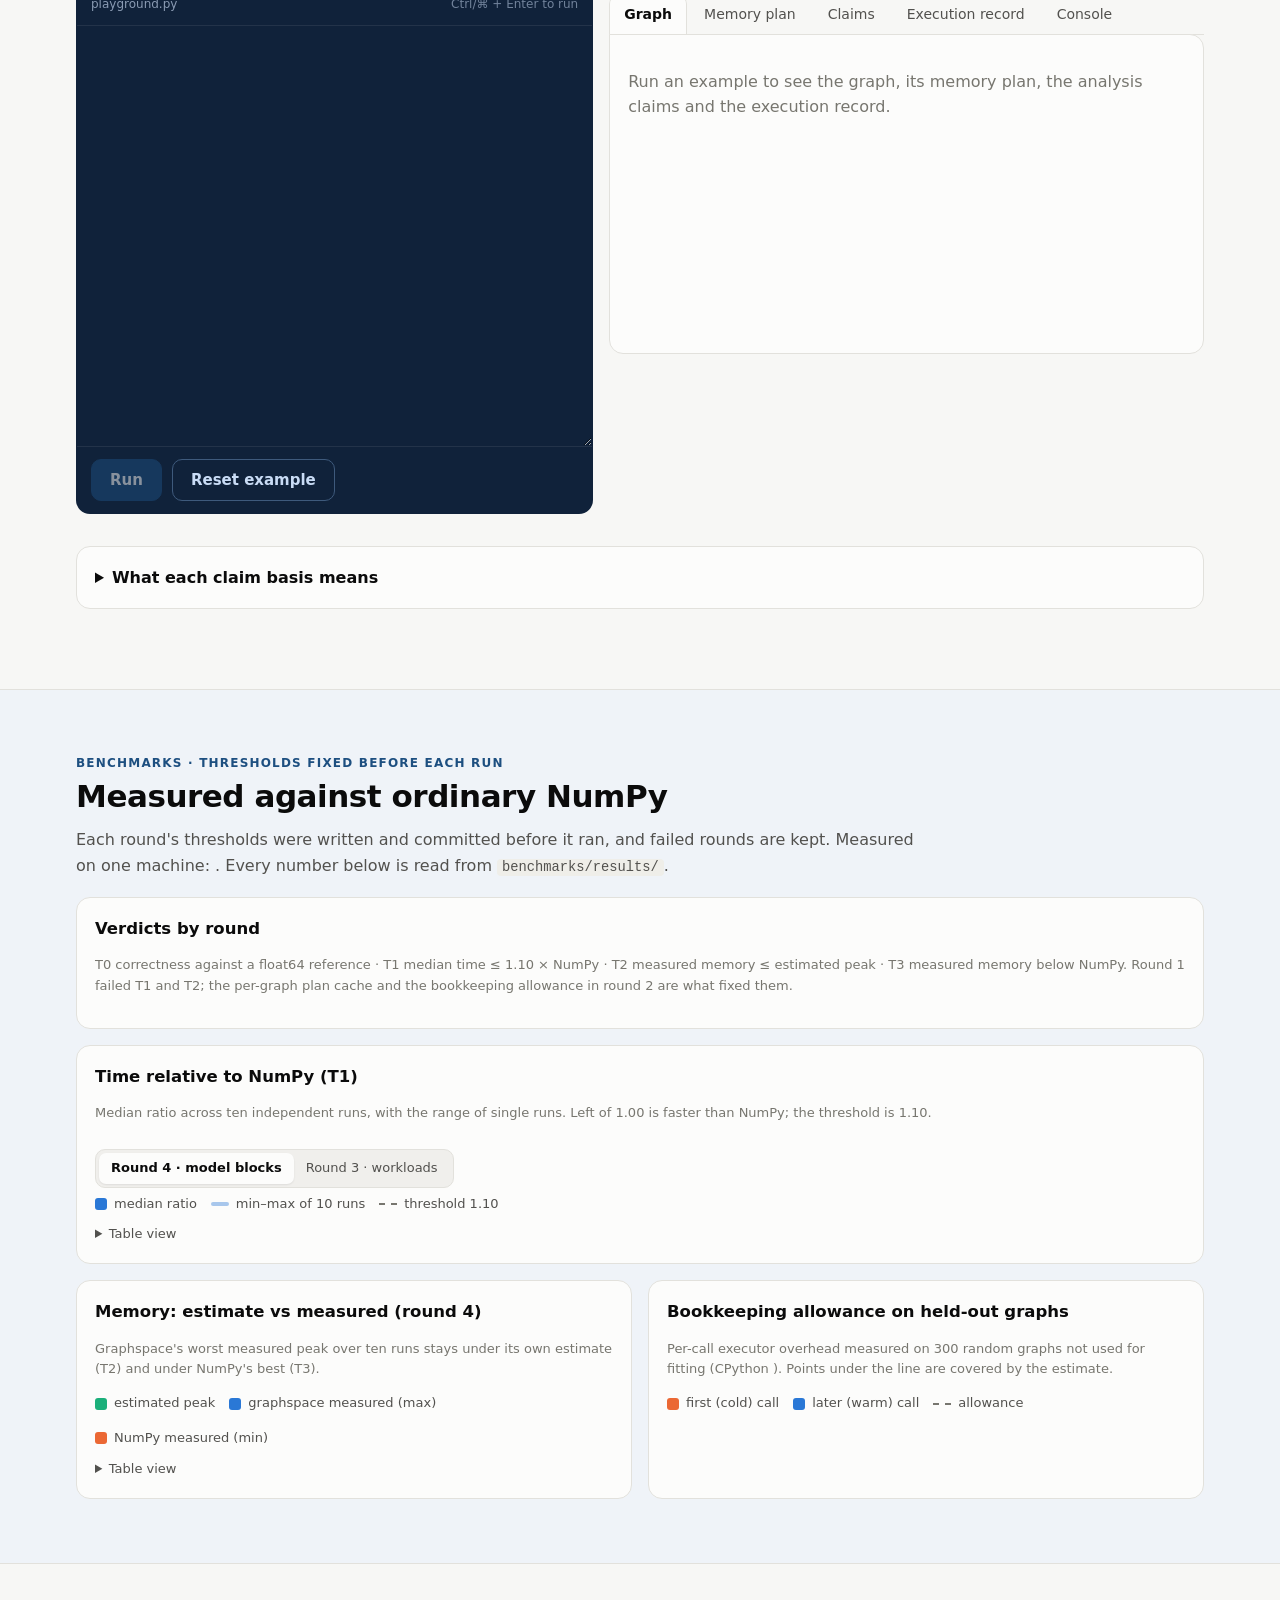
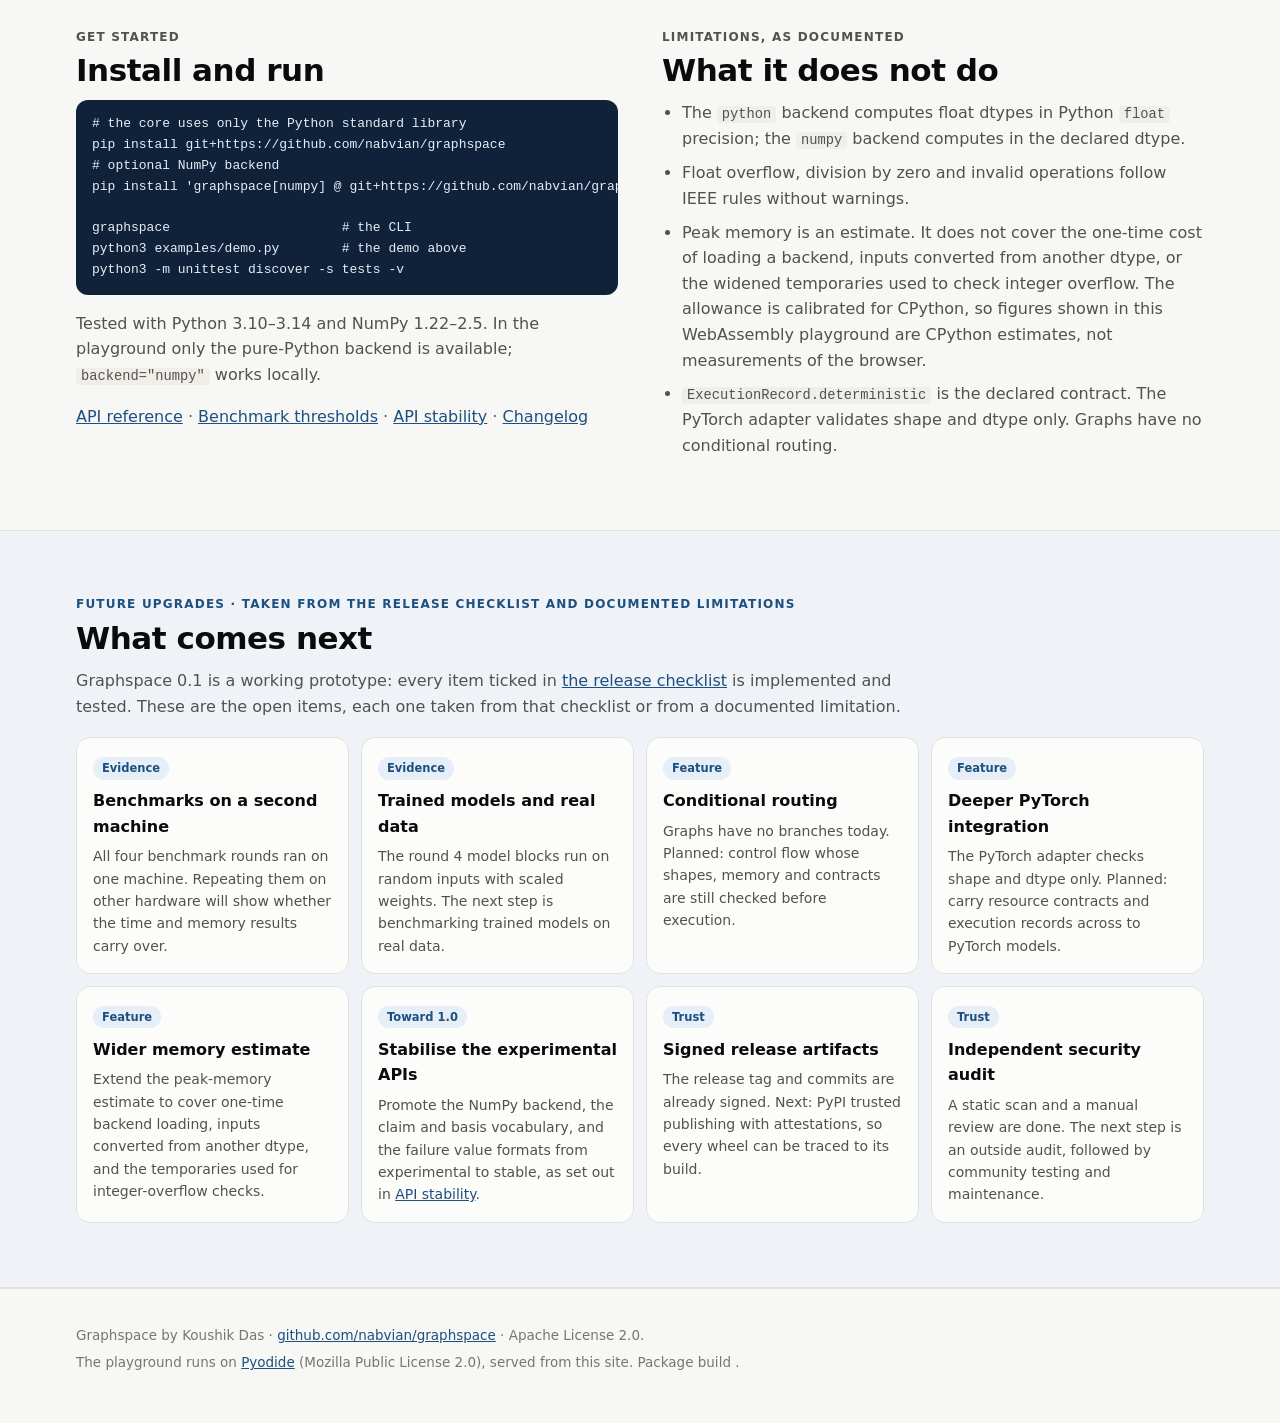
==== commit ccfdf60d: "Add a roadmap section and group playground examples by outcome Future upgrades are taken from docs/R" ====
--- a/site/static/index.html
+++ b/site/static/index.html
@@ -20,6 +20,7 @@
       <a href="#playground">Playground</a>
       <a href="#benchmarks">Benchmarks</a>
       <a href="#install">Install</a>
+      <a href="#roadmap">Roadmap</a>
       <a href="https://github.com/nabvian/graphspace">GitHub</a>
     </nav>
   </div>
@@ -75,7 +76,7 @@
   <div class="wrap">
     <p class="eyebrow">Interactive · the real package, running in your browser</p>
     <h2>Playground</h2>
-    <p class="section-copy">Pick an example or write your own. Examples tagged <b>error demo</b> are built to fail, to show where each kind of mistake is caught. Define <code>graph</code>; optionally define <code>values</code> to execute and <code>dims</code> to bind symbolic dimensions. The code runs on the unmodified <code>graphspace</code> package inside <a href="https://pyodide.org">Pyodide</a> (CPython compiled to WebAssembly) — nothing is sent to a server.</p>
+    <p class="section-copy">Pick an example or write your own. <b>Working graphs</b> build, validate and run. <b>Mistakes it catches</b> are deliberately wrong graphs: each one shows Graphspace refusing the mistake before any wrong number is produced, and says which stage stopped it. Define <code>graph</code>; optionally define <code>values</code> to execute and <code>dims</code> to bind symbolic dimensions. The code runs on the unmodified <code>graphspace</code> package inside <a href="https://pyodide.org">Pyodide</a> (CPython compiled to WebAssembly) — nothing is sent to a server.</p>
     <div class="runtime" id="runtime" role="status" aria-live="polite"><span class="dot"></span><span id="runtime-text">Loading Python…</span></div>
     <div class="examples" id="examples" role="tablist" aria-label="Examples"></div>
     <div class="play">
@@ -174,6 +175,24 @@
     </div>
   </div>
 </section>
+
+<section id="roadmap" class="band">
+  <div class="wrap">
+    <p class="eyebrow">Future upgrades · taken from the release checklist and documented limitations</p>
+    <h2>What comes next</h2>
+    <p class="section-copy">Graphspace 0.1 is a working prototype: every item ticked in <a href="https://github.com/nabvian/graphspace/blob/main/docs/RELEASE_CHECKLIST.md">the release checklist</a> is implemented and tested. These are the open items, each one taken from that checklist or from a documented limitation.</p>
+    <div class="roadmap">
+      <article class="road"><span class="chip">Evidence</span><b>Benchmarks on a second machine</b><p>All four benchmark rounds ran on one machine. Repeating them on other hardware will show whether the time and memory results carry over.</p></article>
+      <article class="road"><span class="chip">Evidence</span><b>Trained models and real data</b><p>The round 4 model blocks run on random inputs with scaled weights. The next step is benchmarking trained models on real data.</p></article>
+      <article class="road"><span class="chip">Feature</span><b>Conditional routing</b><p>Graphs have no branches today. Planned: control flow whose shapes, memory and contracts are still checked before execution.</p></article>
+      <article class="road"><span class="chip">Feature</span><b>Deeper PyTorch integration</b><p>The PyTorch adapter checks shape and dtype only. Planned: carry resource contracts and execution records across to PyTorch models.</p></article>
+      <article class="road"><span class="chip">Feature</span><b>Wider memory estimate</b><p>Extend the peak-memory estimate to cover one-time backend loading, inputs converted from another dtype, and the temporaries used for integer-overflow checks.</p></article>
+      <article class="road"><span class="chip">Toward 1.0</span><b>Stabilise the experimental APIs</b><p>Promote the NumPy backend, the claim and basis vocabulary, and the failure value formats from experimental to stable, as set out in <a href="https://github.com/nabvian/graphspace/blob/main/docs/API_STABILITY.md">API stability</a>.</p></article>
+      <article class="road"><span class="chip">Trust</span><b>Signed release artifacts</b><p>The release tag and commits are already signed. Next: PyPI trusted publishing with attestations, so every wheel can be traced to its build.</p></article>
+      <article class="road"><span class="chip">Trust</span><b>Independent security audit</b><p>A static scan and a manual review are done. The next step is an outside audit, followed by community testing and maintenance.</p></article>
+    </div>
+  </div>
+</section>
 </main>
 
 <footer class="footer">
--- a/site/static/style.css
+++ b/site/static/style.css
@@ -96,7 +96,9 @@
 .examples { display: flex; flex-wrap: wrap; gap: 8px; margin-bottom: 14px; }
 .examples button { padding: 6px 12px; border: 1px solid var(--line); border-radius: 99px; background: var(--surface-1); color: var(--text-primary); font: inherit; font-size: 13.5px; cursor: pointer; }
 .examples button[aria-selected="true"] { border-color: var(--brand); background: var(--brand-soft); color: var(--brand); font-weight: 650; }
-.examples button .tag { margin-left: 6px; font-size: 11px; font-weight: 700; color: var(--warn); }
+.examples .group-label { flex-basis: 100%; margin: 6px 0 -2px; font-size: 12px; font-weight: 700; letter-spacing: .04em; text-transform: uppercase; color: var(--text-muted); }
+.examples .group-label:first-child { margin-top: 0; }
+.examples button.catch[aria-selected="true"] { border-color: var(--good); background: var(--good-soft); color: var(--good); }
 .play { display: grid; grid-template-columns: minmax(0, 1fr) minmax(0, 1.15fr); gap: 16px; align-items: start; }
 .editor { padding: 0; overflow: hidden; background: var(--code-bg); border-color: transparent; }
 .editor-head { display: flex; justify-content: space-between; padding: 10px 14px; color: #8a9bb3; font-size: 12px; border-bottom: 1px solid rgba(255,255,255,.08); }
@@ -183,11 +185,17 @@
 .plain { margin: 0; padding-left: 20px; color: var(--text-secondary); }
 .plain li { margin: 8px 0; }
 .hash { font-family: ui-monospace, SFMono-Regular, Menlo, monospace; font-size: 12px; }
+/* Roadmap */
+.roadmap { display: grid; grid-template-columns: repeat(4, minmax(0, 1fr)); gap: 12px; }
+.road { padding: 16px; border: 1px solid var(--line); border-radius: 14px; background: var(--surface-1); min-width: 0; }
+.road b { display: block; margin: 8px 0 6px; }
+.road p { margin: 0; color: var(--text-secondary); font-size: 14px; }
+.road .chip { display: inline-block; padding: 2px 9px; border-radius: 99px; font-size: 11.5px; font-weight: 700; color: var(--brand); background: var(--brand-soft); }
 .footer { padding: 30px 0 46px; color: var(--text-muted); font-size: 13.5px; border-top: 1px solid var(--line); }
 .footer p { margin: 6px 0; }
 
 @media (max-width: 1000px) {
-  .features { grid-template-columns: repeat(2, minmax(0, 1fr)); }
+  .features, .roadmap { grid-template-columns: repeat(2, minmax(0, 1fr)); }
   .play { grid-template-columns: 1fr; }
 }
 @media (max-width: 860px) {
@@ -197,7 +205,7 @@
 }
 @media (max-width: 560px) {
   nav a:nth-child(n+3):not(:last-child) { display: none; }
-  .features { grid-template-columns: 1fr; }
+  .features, .roadmap { grid-template-columns: 1fr; }
   .coverage { grid-template-columns: repeat(3, minmax(0, 1fr)); }
   section { padding: 46px 0; }
   #code { min-height: 320px; }
